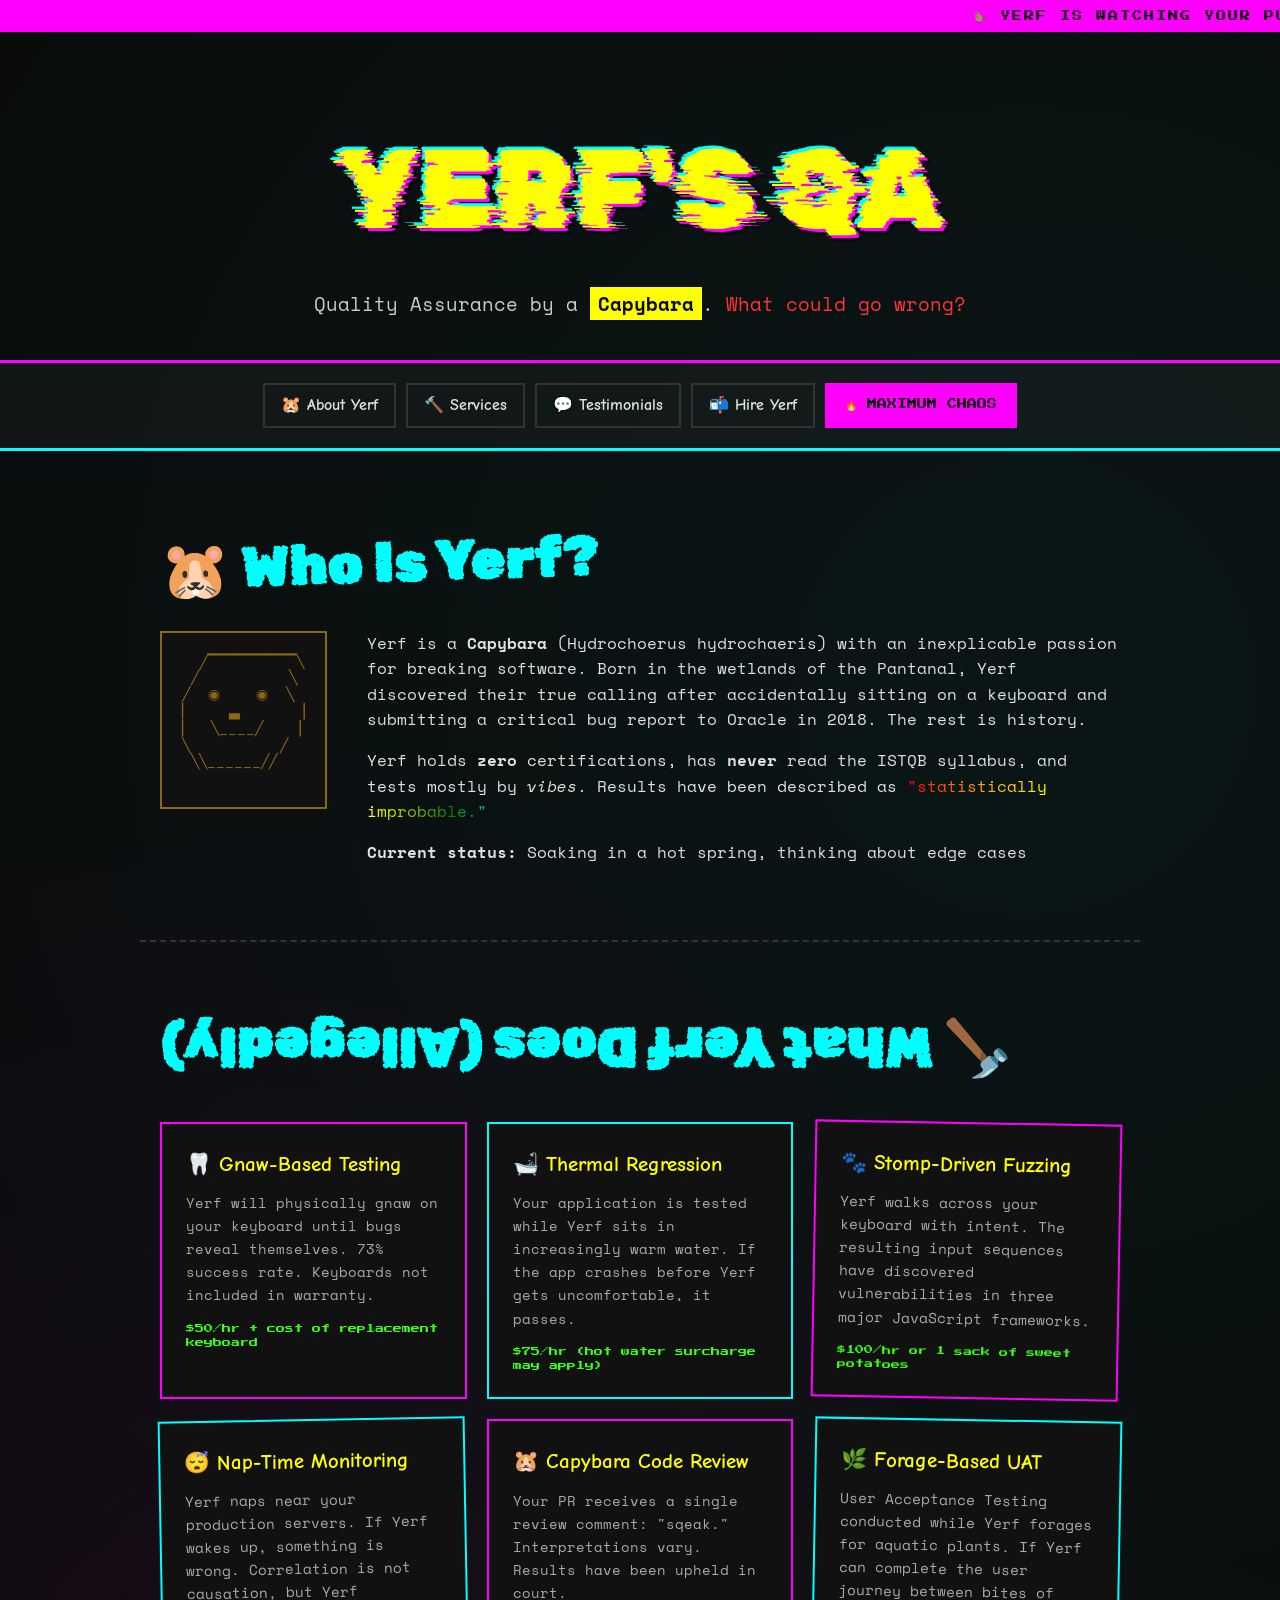
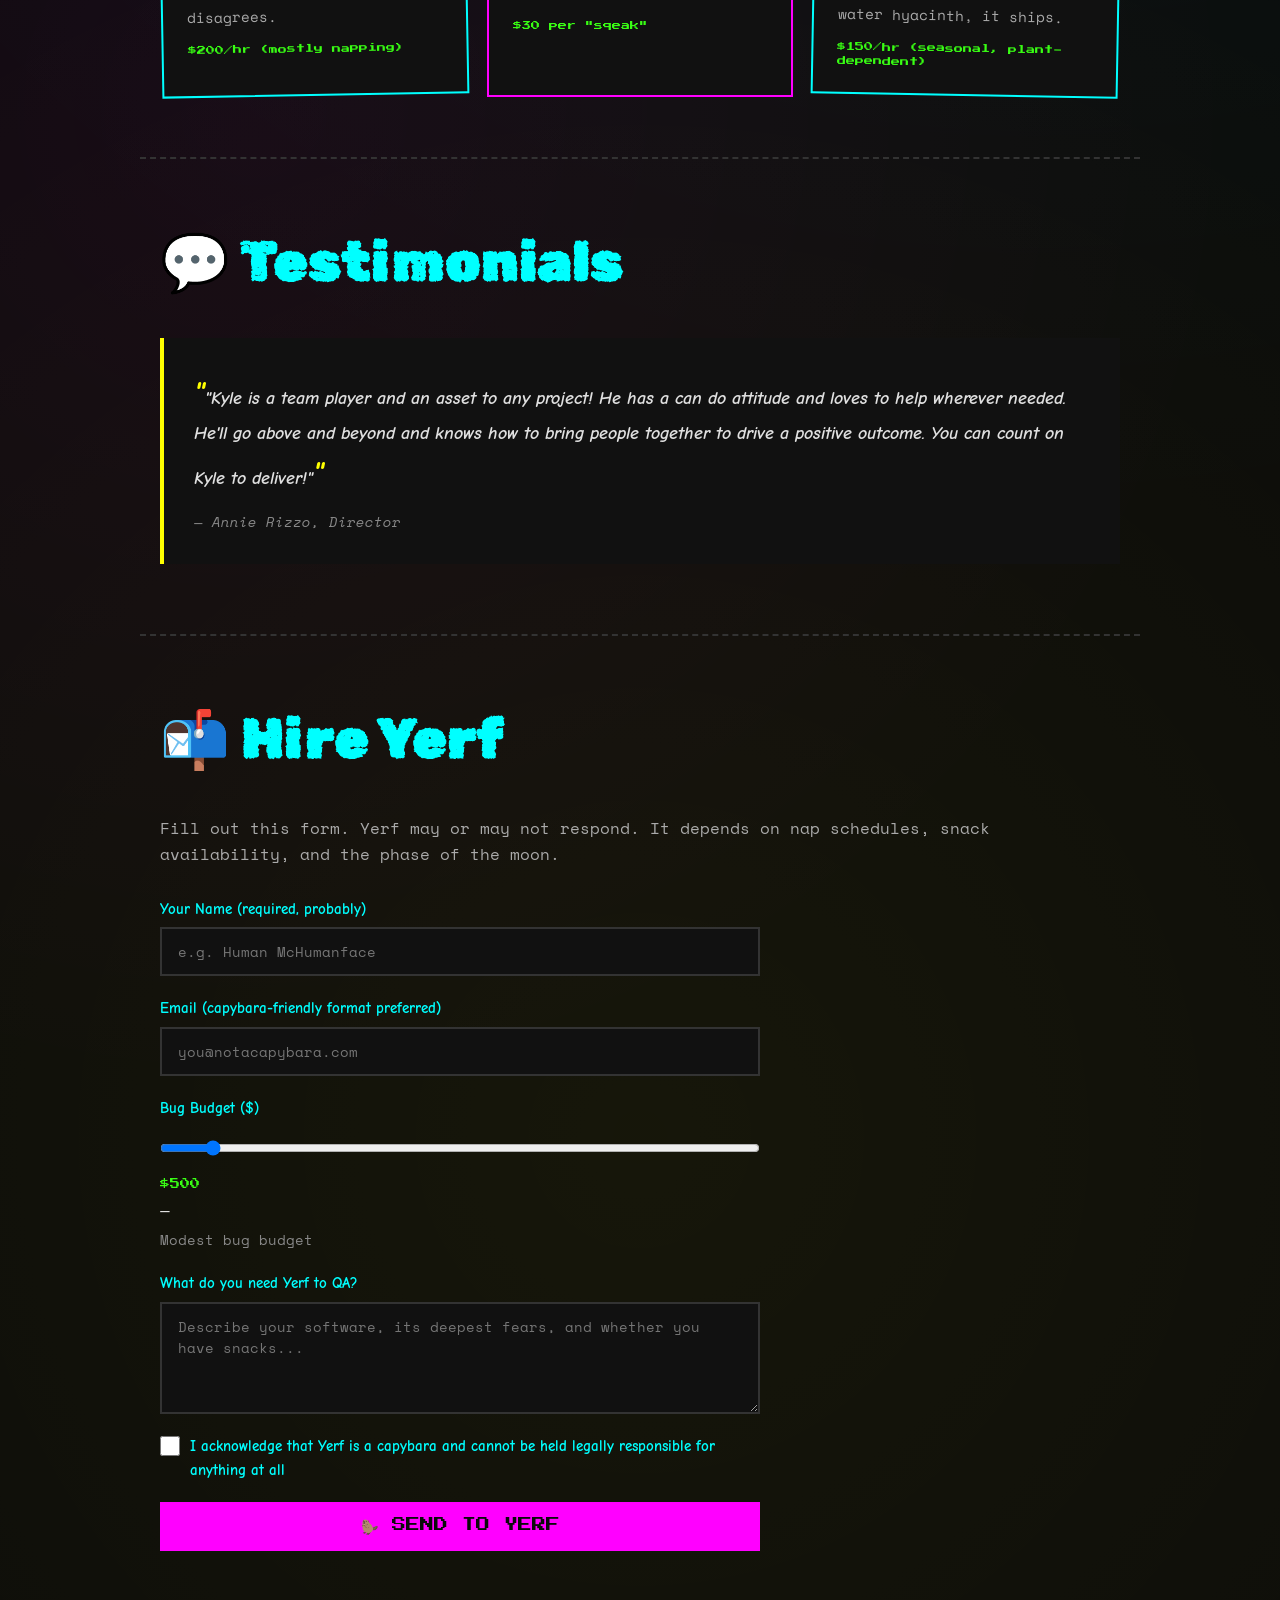
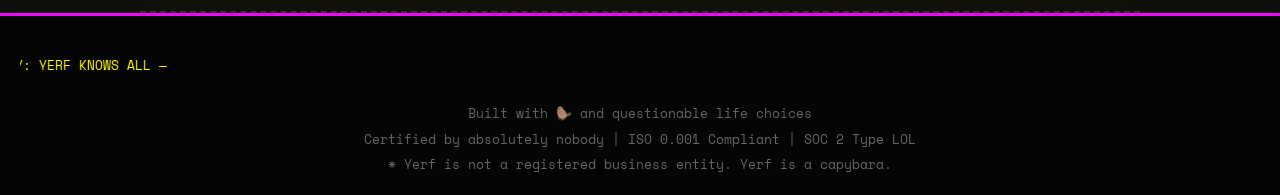
==== index.html @ f97deb53 "first commit" ====
<!DOCTYPE html>
<html lang="en">
<head>
<meta charset="UTF-8">
<meta name="viewport" content="width=device-width, initial-scale=1.0">
<title>YERF'S QA — Quality Assurance by a Capybara</title>
<link rel="stylesheet" href="style.css">
</head>
<body>

<marquee class="top-marquee" scrollamount="13">
  🦫 YERF IS WATCHING YOUR PULL REQUESTS 🦫 YERF IS WATCHING YOUR PULL REQUESTS 🦫 YERF IS WATCHING YOUR PULL REQUESTS 🦫
</marquee>

<header class="site-header">
  <div class="logo glitch" data-text="YERF'S QA">YERF'S QA</div>
  <p class="tagline">
    <span class="spin">Q</span>uality <span class="bounce">A</span>ssurance by a <span class="capy-highlight">Capybara</span>. <span class="blink">What could go wrong?</span>
  </p>
</header>

<nav class="chaos-nav">
  <a href="#about">🐹 About Yerf</a>
  <a href="#services">🔨 Services</a>
  <a href="#testimonials">💬 Testimonials</a>
  <a href="#contact">📬 Hire Yerf</a>
  <button class="chaos-btn" onclick="activateChaos()" title="Maximum Chaos">🔥 MAXIMUM CHAOS</button>
</nav>

<main>

<!-- ABOUT -->
<section id="about" class="section">
  <h2 class="section-title tilted">🐹 Who Is Yerf?</h2>
  <div class="about-content">
    <pre class="ascii-art">
  ╱▔▔▔▔▔▔▔▔╲
 ╱          ╲
╱  ◉    ◉  ╲
▏    ▃      ▕
▏  ╲____╱   ▕
╲          ╱
 ╲╲______╱╱
    </pre>
    <div class="about-text">
      <p>Yerf is a <strong>Capybara</strong> (Hydrochoerus hydrochaeris) with an inexplicable passion for <span class="glitch" data-text="breaking software">breaking software</span>. Born in the wetlands of the Pantanal, Yerf discovered their true calling after accidentally sitting on a keyboard and submitting a critical bug report to Oracle in 2018. The rest is history.</p>
      <p>Yerf holds <strong>zero</strong> certifications, has <strong>never</strong> read the ISTQB syllabus, and tests mostly by <em>vibes</em>. Results have been described as <span class="rainbow-text">"statistically improbable."</span></p>
      <p><strong>Current status:</strong> <span id="status-text">Soaking in a hot spring, thinking about edge cases</span></p>
    </div>
  </div>
</section>

<!-- SERVICES -->
<section id="services" class="section">
  <h2 class="section-title upside-down">🔨 What Yerf Does (Allegedly)</h2>
  <div class="services-grid">
    <div class="service-card">
      <h3>🦷 Gnaw-Based Testing</h3>
      <p>Yerf will physically gnaw on your keyboard until bugs reveal themselves. 73% success rate. Keyboards not included in warranty.</p>
      <span class="price">$50/hr + cost of replacement keyboard</span>
    </div>
    <div class="service-card">
      <h3>🛁 Thermal Regression</h3>
      <p>Your application is tested while Yerf sits in increasingly warm water. If the app crashes before Yerf gets uncomfortable, it passes.</p>
      <span class="price">$75/hr (hot water surcharge may apply)</span>
    </div>
    <div class="service-card">
      <h3>🐾 Stomp-Driven Fuzzing</h3>
      <p>Yerf walks across your keyboard with intent. The resulting input sequences have discovered vulnerabilities in three major JavaScript frameworks.</p>
      <span class="price">$100/hr or 1 sack of sweet potatoes</span>
    </div>
    <div class="service-card">
      <h3>😴 Nap-Time Monitoring</h3>
      <p>Yerf naps near your production servers. If Yerf wakes up, something is wrong. Correlation is not causation, but Yerf disagrees.</p>
      <span class="price">$200/hr (mostly napping)</span>
    </div>
    <div class="service-card">
      <h3>🐹 Capybara Code Review</h3>
      <p>Your PR receives a single review comment: "sqeak." Interpretations vary. Results have been upheld in court.</p>
      <span class="price">$30 per "sqeak"</span>
    </div>
    <div class="service-card">
      <h3>🌿 Forage-Based UAT</h3>
      <p>User Acceptance Testing conducted while Yerf forages for aquatic plants. If Yerf can complete the user journey between bites of water hyacinth, it ships.</p>
      <span class="price">$150/hr (seasonal, plant-dependent)</span>
    </div>
  </div>
</section>

<!-- TESTIMONIALS -->
<section id="testimonials" class="section">
  <h2 class="section-title glitch" data-text="Testimonials">💬 Testimonials</h2>
  <div class="testimonial-carousel">
    <div class="testimonial active">
      <blockquote>"Kyle is a team player and an asset to any project! He has a can do attitude and loves to help wherever needed. He'll go above and beyond and knows how to bring people together to drive a positive outcome. You can count on Kyle to deliver!"</blockquote>
      <cite>— Annie Rizzo, Director</cite>
    </div>
    <div class="testimonial">
      <blockquote>"Kyle is a team player and an asset to any project! He has a can do attitude and loves to help wherever needed. He'll go above and beyond and knows how to bring people together to drive a positive outcome. You can count on Kyle to deliver!"</blockquote>
      <cite>— Keawa Rozet, Software Engineer @ Figure</cite>
    </div>
    <div class="testimonial">
      <blockquote>"I had the absolute pleasure of working with Kyle during our time together at Figure. It's rare to come across someone as remarkably dependable and consistent in delivering quality work as Kyle. His keen eye for detail and curious nature were the perfect recipe to give us confidence that our code would be deployed having gone through rigorous testing. I am truly inspired by his work ethic and drive and I cannot wait for the day that he and I will be able to work together again in the future. Do yourself a favor and do not pass on Kyle Reynolds!"</blockquote>
      <cite>— LinkedIn Recommendation</cite>
    </div>
  </div>
</section>

<!-- CONTACT -->
<section id="contact" class="section">
  <h2 class="section-title spin-slow">📬 Hire Yerf</h2>
  <p class="contact-intro">Fill out this form. Yerf may or may not respond. It depends on nap schedules, snack availability, and the phase of the moon.</p>
  <form id="contact-form" class="contact-form" onsubmit="handleSubmit(event)">
    <div class="form-group">
      <label for="name">Your Name (required, probably)</label>
      <input type="text" id="name" name="name" placeholder="e.g. Human McHumanface" required>
    </div>
    <div class="form-group">
      <label for="email">Email (capybara-friendly format preferred)</label>
      <input type="email" id="email" name="email" placeholder="you@notacapybara.com">
    </div>
    <div class="form-group">
      <label for="bugdet">Bug Budget ($)</label>
      <input type="range" id="bugdet" name="bugdet" min="0" max="10000" value="500" oninput="updateBudget(this.value)">
      <span id="budget-display">$500</span> — <span id="budget-message">Modest bug budget</span>
    </div>
    <div class="form-group">
      <label for="message">What do you need Yerf to QA?</label>
      <textarea id="message" name="message" rows="4" placeholder="Describe your software, its deepest fears, and whether you have snacks..." required></textarea>
    </div>
    <div class="form-group checkbox-group">
      <input type="checkbox" id="terms" name="terms" required>
      <label for="terms">I acknowledge that Yerf is a capybara and cannot be held legally responsible for anything at all</label>
    </div>
    <button type="submit" class="chaos-btn big-btn">🦫 Send to Yerf</button>
  </form>
  <div id="form-response" class="form-response hidden"></div>
</section>

</main>

<footer class="site-footer">
  <marquee scrollamount="5" direction="right">
    🦫 © 2024 YERF'S QA — NO RIGHTS RESERVED — TERMS & CONDITIONS: LMAO — PRIVACY POLICY: YERF KNOWS ALL — 
  </marquee>
  <div class="footer-content">
    <p>Built with 🦫 and questionable life choices</p>
    <p>Certified by absolutely nobody | ISO 0.001 Compliant | SOC 2 Type LOL</p>
    <p class="tiny">* Yerf is not a registered business entity. Yerf is a capybara.</p>
  </div>
</footer>

<script src="script.js"></script>
</body>
</html>
---- style.css ----
@import url('https://fonts.googleapis.com/css2?family=Comic+Neue:ital,wght@0,400;0,700;1,400;1,700&family=Press+Start+2P&family=Space+Mono:ital,wght@0,400;0,700;1,400;1,700&family=Rubik+Glitch&family=Rubik+Microbe&display=swap');

:root {
  --bg: #0a0a0a;
  --fg: #e0e0e0;
  --pink: #ff00ff;
  --cyan: #00ffff;
  --yellow: #ffff00;
  --green: #39ff14;
  --red: #ff3333;
  --orange: #ff6600;
  --purple: #9d00ff;
  --capy: #8B6914;
}

* { margin: 0; padding: 0; box-sizing: border-box; }

html { scroll-behavior: smooth; }

body {
  background: var(--bg);
  color: var(--fg);
  font-family: 'Space Mono', monospace;
  line-height: 1.6;
  overflow-x: hidden;
  background-image:
    radial-gradient(circle at 20% 50%, rgba(255, 0, 255, 0.05) 0%, transparent 50%),
    radial-gradient(circle at 80% 20%, rgba(0, 255, 255, 0.05) 0%, transparent 50%),
    radial-gradient(circle at 50% 80%, rgba(255, 255, 0, 0.05) 0%, transparent 50%);
  animation: bgShift 20s linear infinite;
}

@keyframes bgShift {
  0%, 100% { background-position: 0% 0%, 100% 0%, 50% 100%; }
  25% { background-position: 50% 0%, 100% 50%, 0% 100%; }
  50% { background-position: 100% 0%, 50% 50%, 50% 0%; }
  75% { background-position: 0% 50%, 0% 100%, 100% 50%; }
}

/* MARQUEE MADNESS */
.top-marquee {
  background: var(--pink);
  color: var(--bg);
  font-family: 'Press Start 2P', monospace;
  font-size: 10px;
  padding: 8px 0;
  letter-spacing: 2px;
}

/* HEADER */
.site-header {
  text-align: center;
  padding: 60px 20px 40px;
  position: relative;
}

.logo {
  font-family: 'Rubik Glitch', cursive;
  font-size: clamp(3rem, 10vw, 7rem);
  color: var(--yellow);
  text-shadow:
    3px 3px 0 var(--pink),
    -3px -3px 0 var(--cyan),
    6px 6px 0 rgba(0,0,0,0.5);
  animation: logoPulse 2s ease-in-out infinite;
}

@keyframes logoPulse {
  0%, 100% { transform: scale(1); }
  50% { transform: scale(1.05) rotate(-1deg); }
}

.tagline {
  font-size: 1.2rem;
  margin-top: 10px;
  color: #ccc;
}

.tagline .spin {
  display: inline-block;
  animation: spin 3s linear infinite;
}
.tagline .bounce {
  display: inline-block;
  animation: bounce 1s ease-in-out infinite;
}
.tagline .blink {
  animation: blink 1s step-end infinite;
  color: var(--red);
}
.capy-highlight {
  background: var(--yellow);
  color: var(--bg);
  padding: 2px 8px;
  font-weight: bold;
}

@keyframes spin { 100% { transform: rotate(360deg); } }
@keyframes bounce { 0%, 100% { transform: translateY(0); } 50% { transform: translateY(-10px); } }
@keyframes blink { 50% { opacity: 0; } }

/* GLITCH EFFECT */
.glitch {
  position: relative;
}
.glitch::before,
.glitch::after {
  content: attr(data-text);
  position: absolute;
  top: 0;
  left: 0;
  width: 100%;
  height: 100%;
}
.glitch::before {
  left: 2px;
  text-shadow: -2px 0 var(--pink);
  animation: glitch-1 2s infinite linear alternate-reverse;
  clip: rect(0, 900px, 0, 0);
}
.glitch::after {
  left: -2px;
  text-shadow: -2px 0 var(--cyan);
  animation: glitch-2 3s infinite linear alternate-reverse;
  clip: rect(0, 900px, 0, 0);
}
@keyframes glitch-1 {
  0% { clip: rect(20px, 9999px, 76px, 0); }
  20% { clip: rect(12px, 9999px, 54px, 0); }
  40% { clip: rect(85px, 9999px, 32px, 0); }
  60% { clip: rect(44px, 9999px, 98px, 0); }
  80% { clip: rect(67px, 9999px, 15px, 0); }
  100% { clip: rect(33px, 9999px, 71px, 0); }
}
@keyframes glitch-2 {
  0% { clip: rect(45px, 9999px, 22px, 0); }
  20% { clip: rect(78px, 9999px, 11px, 0); }
  40% { clip: rect(15px, 9999px, 88px, 0); }
  60% { clip: rect(53px, 9999px, 37px, 0); }
  80% { clip: rect(91px, 9999px, 44px, 0); }
  100% { clip: rect(28px, 9999px, 63px, 0); }
}

/* NAV */
.chaos-nav {
  display: flex;
  flex-wrap: wrap;
  justify-content: center;
  gap: 10px;
  padding: 20px;
  border-top: 3px solid var(--pink);
  border-bottom: 3px solid var(--cyan);
  background: rgba(255,255,255,0.03);
}

.chaos-nav a {
  color: var(--fg);
  text-decoration: none;
  padding: 8px 16px;
  border: 2px solid #333;
  font-family: 'Comic Neue', cursive;
  font-weight: 700;
  font-size: 1rem;
  transition: all 0.2s;
}
.chaos-nav a:hover {
  border-color: var(--yellow);
  background: var(--yellow);
  color: var(--bg);
  transform: rotate(-2deg) scale(1.1);
}

.chaos-btn {
  background: var(--pink);
  color: var(--bg);
  border: none;
  padding: 10px 20px;
  font-family: 'Press Start 2P', monospace;
  font-size: 10px;
  cursor: pointer;
  transition: all 0.1s;
  text-transform: uppercase;
}
.chaos-btn:hover {
  background: var(--yellow);
  transform: scale(1.2) rotate(3deg);
  box-shadow: 0 0 30px var(--yellow);
}
.chaos-btn:active {
  transform: scale(0.9) rotate(-5deg);
}

.big-btn {
  font-size: 14px;
  padding: 16px 32px;
}

/* SECTIONS */
.section {
  padding: 60px 20px;
  max-width: 1000px;
  margin: 0 auto;
  border-bottom: 2px dashed #333;
}

.section-title {
  font-family: 'Rubik Microbe', cursive;
  font-size: clamp(2rem, 6vw, 3.5rem);
  margin-bottom: 30px;
  color: var(--cyan);
}

.section-title.tilted { transform: rotate(-2deg); }
.section-title.upside-down { transform: rotate(180deg); display: inline-block; }
.section-title.shake { animation: shake 0.5s ease-in-out infinite; }
.section-title.spin-slow { animation: spin 10s linear infinite; display: inline-block; }

@keyframes shake {
  0%, 100% { transform: translateX(0); }
  25% { transform: translateX(-5px) rotate(-1deg); }
  75% { transform: translateX(5px) rotate(1deg); }
}

/* ABOUT */
.about-content {
  display: flex;
  gap: 40px;
  align-items: flex-start;
  flex-wrap: wrap;
}

.ascii-art {
  font-size: 14px;
  line-height: 1.2;
  color: var(--capy);
  background: #111;
  padding: 20px;
  border: 2px solid var(--capy);
  white-space: pre;
  font-family: 'Space Mono', monospace;
}

.about-text {
  flex: 1;
  min-width: 280px;
}
.about-text p {
  margin-bottom: 15px;
}

.rainbow-text {
  background: linear-gradient(90deg, red, orange, yellow, green, cyan, blue, violet, red);
  background-size: 200% 100%;
  -webkit-background-clip: text;
  -webkit-text-fill-color: transparent;
  background-clip: text;
  animation: rainbow 3s linear infinite;
}

@keyframes rainbow { 100% { background-position: -200% 0; } }

/* SERVICES */
.services-grid {
  display: grid;
  grid-template-columns: repeat(auto-fill, minmax(280px, 1fr));
  gap: 20px;
}

.service-card {
  background: #111;
  border: 2px solid #333;
  padding: 24px;
  transition: all 0.2s;
  position: relative;
  overflow: hidden;
}
.service-card:nth-child(odd) { border-color: var(--pink); }
.service-card:nth-child(even) { border-color: var(--cyan); }
.service-card:nth-child(3n) { transform: rotate(1deg); }
.service-card:nth-child(4n) { transform: rotate(-1deg); }

.service-card:hover {
  transform: scale(1.05) rotate(0deg) !important;
  border-color: var(--yellow);
  box-shadow:
    5px 5px 0 var(--pink),
    -5px -5px 0 var(--cyan);
}

.service-card::before {
  content: '';
  position: absolute;
  top: -50%;
  left: -50%;
  width: 200%;
  height: 200%;
  background: conic-gradient(var(--pink), var(--cyan), var(--yellow), var(--pink));
  animation: rotate 4s linear infinite;
  opacity: 0;
  transition: opacity 0.3s;
  z-index: -1;
}
.service-card:hover::before {
  opacity: 0.1;
}

@keyframes rotate { 100% { transform: rotate(360deg); } }

.service-card h3 {
  font-family: 'Comic Neue', cursive;
  font-size: 1.3rem;
  margin-bottom: 10px;
  color: var(--yellow);
}
.service-card p {
  font-size: 0.9rem;
  margin-bottom: 15px;
  color: #aaa;
}
.price {
  font-family: 'Press Start 2P', monospace;
  font-size: 9px;
  color: var(--green);
  display: block;
}

/* TESTIMONIALS */
.testimonial-carousel {
  position: relative;
  min-height: 150px;
}

.testimonial {
  display: none;
  padding: 30px;
  background: #111;
  border-left: 4px solid var(--yellow);
  margin-bottom: 10px;
}

.testimonial.active {
  display: block;
  animation: fadeIn 0.5s ease;
}

@keyframes fadeIn {
  from { opacity: 0; transform: translateY(10px); }
  to { opacity: 1; transform: translateY(0); }
}

.testimonial blockquote {
  font-size: 1.1rem;
  font-style: italic;
  margin-bottom: 10px;
  font-family: 'Comic Neue', cursive;
  font-weight: 700;
}
.testimonial blockquote::before { content: '"'; color: var(--yellow); font-size: 2rem; }
.testimonial blockquote::after { content: '"'; color: var(--yellow); font-size: 2rem; }

.testimonial cite {
  color: #888;
  font-size: 0.85rem;
}

/* CONTACT */
.contact-intro {
  margin-bottom: 30px;
  color: #aaa;
}

.contact-form {
  display: grid;
  gap: 20px;
  max-width: 600px;
}

.form-group {
  display: flex;
  flex-direction: column;
  gap: 6px;
}

.form-group label {
  font-family: 'Comic Neue', cursive;
  font-weight: 700;
  color: var(--cyan);
  font-size: 0.95rem;
}

.form-group input,
.form-group textarea {
  background: #111;
  border: 2px solid #333;
  color: var(--fg);
  padding: 12px 16px;
  font-family: 'Space Mono', monospace;
  font-size: 0.9rem;
  transition: border-color 0.2s;
}
.form-group input:focus,
.form-group textarea:focus {
  outline: none;
  border-color: var(--yellow);
}

.checkbox-group {
  flex-direction: row;
  align-items: flex-start;
  gap: 10px;
}
.checkbox-group input[type="checkbox"] {
  width: 20px;
  height: 20px;
  accent-color: var(--pink);
  flex-shrink: 0;
  margin-top: 2px;
}

#budget-display {
  font-family: 'Press Start 2P', monospace;
  font-size: 10px;
  color: var(--green);
}
#budget-message {
  font-size: 0.85rem;
  color: #888;
}

.form-response {
  margin-top: 20px;
  padding: 20px;
  border: 2px solid var(--green);
  background: rgba(57, 255, 20, 0.05);
  font-family: 'Comic Neue', cursive;
  font-weight: 700;
}

.form-response.hidden { display: none; }

/* FOOTER */
.site-footer {
  text-align: center;
  padding: 40px 20px;
  background: #050505;
  border-top: 3px solid var(--pink);
}

.site-footer marquee {
  margin-bottom: 20px;
  font-family: 'Space Mono', monospace;
  font-size: 0.8rem;
  color: var(--yellow);
}

.footer-content p {
  margin-bottom: 5px;
  font-size: 0.8rem;
  color: #666;
}
.tiny {
  font-size: 0.65rem;
  color: #444;
}

/* CHAOS OVERLAY */
.chaos-overlay {
  position: fixed;
  top: 0; left: 0; width: 100%; height: 100%;
  pointer-events: none;
  z-index: 9999;
}
.chaos-particle {
  position: absolute;
  font-size: 2rem;
  animation: fall linear forwards;
}
@keyframes fall {
  0% { transform: translateY(-100px) rotate(0deg); opacity: 1; }
  100% { transform: translateY(110vh) rotate(720deg); opacity: 0; }
}

/* RESPONSIVE */
@media (max-width: 768px) {
  .about-content { flex-direction: column; align-items: center; }
  .ascii-art { font-size: 10px; }
  .chaos-nav a { font-size: 0.85rem; padding: 6px 12px; }
  .services-grid { grid-template-columns: 1fr; }
  .section { padding: 40px 15px; }
}

@media (max-width: 400px) {
  .logo { font-size: 2.5rem; }
  .tagline { font-size: 0.95rem; }
  .section-title { font-size: 1.5rem; }
}
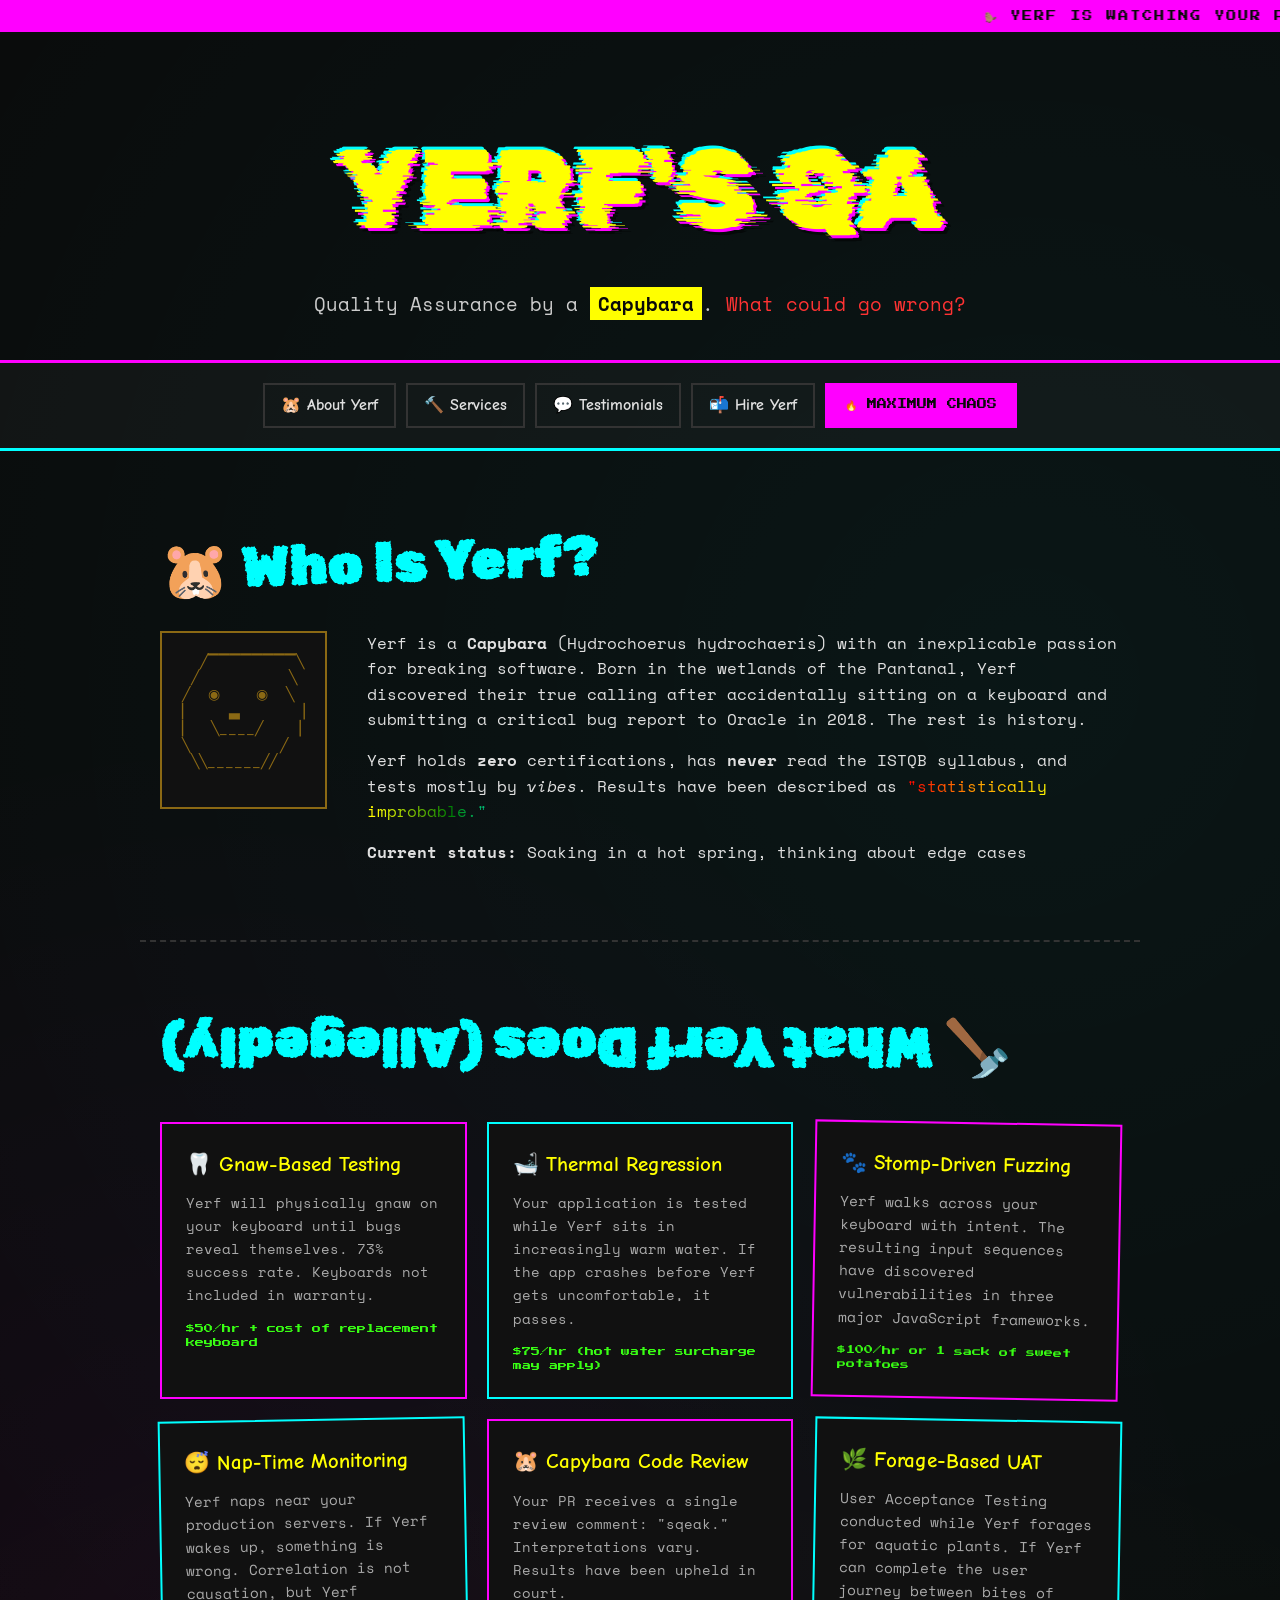
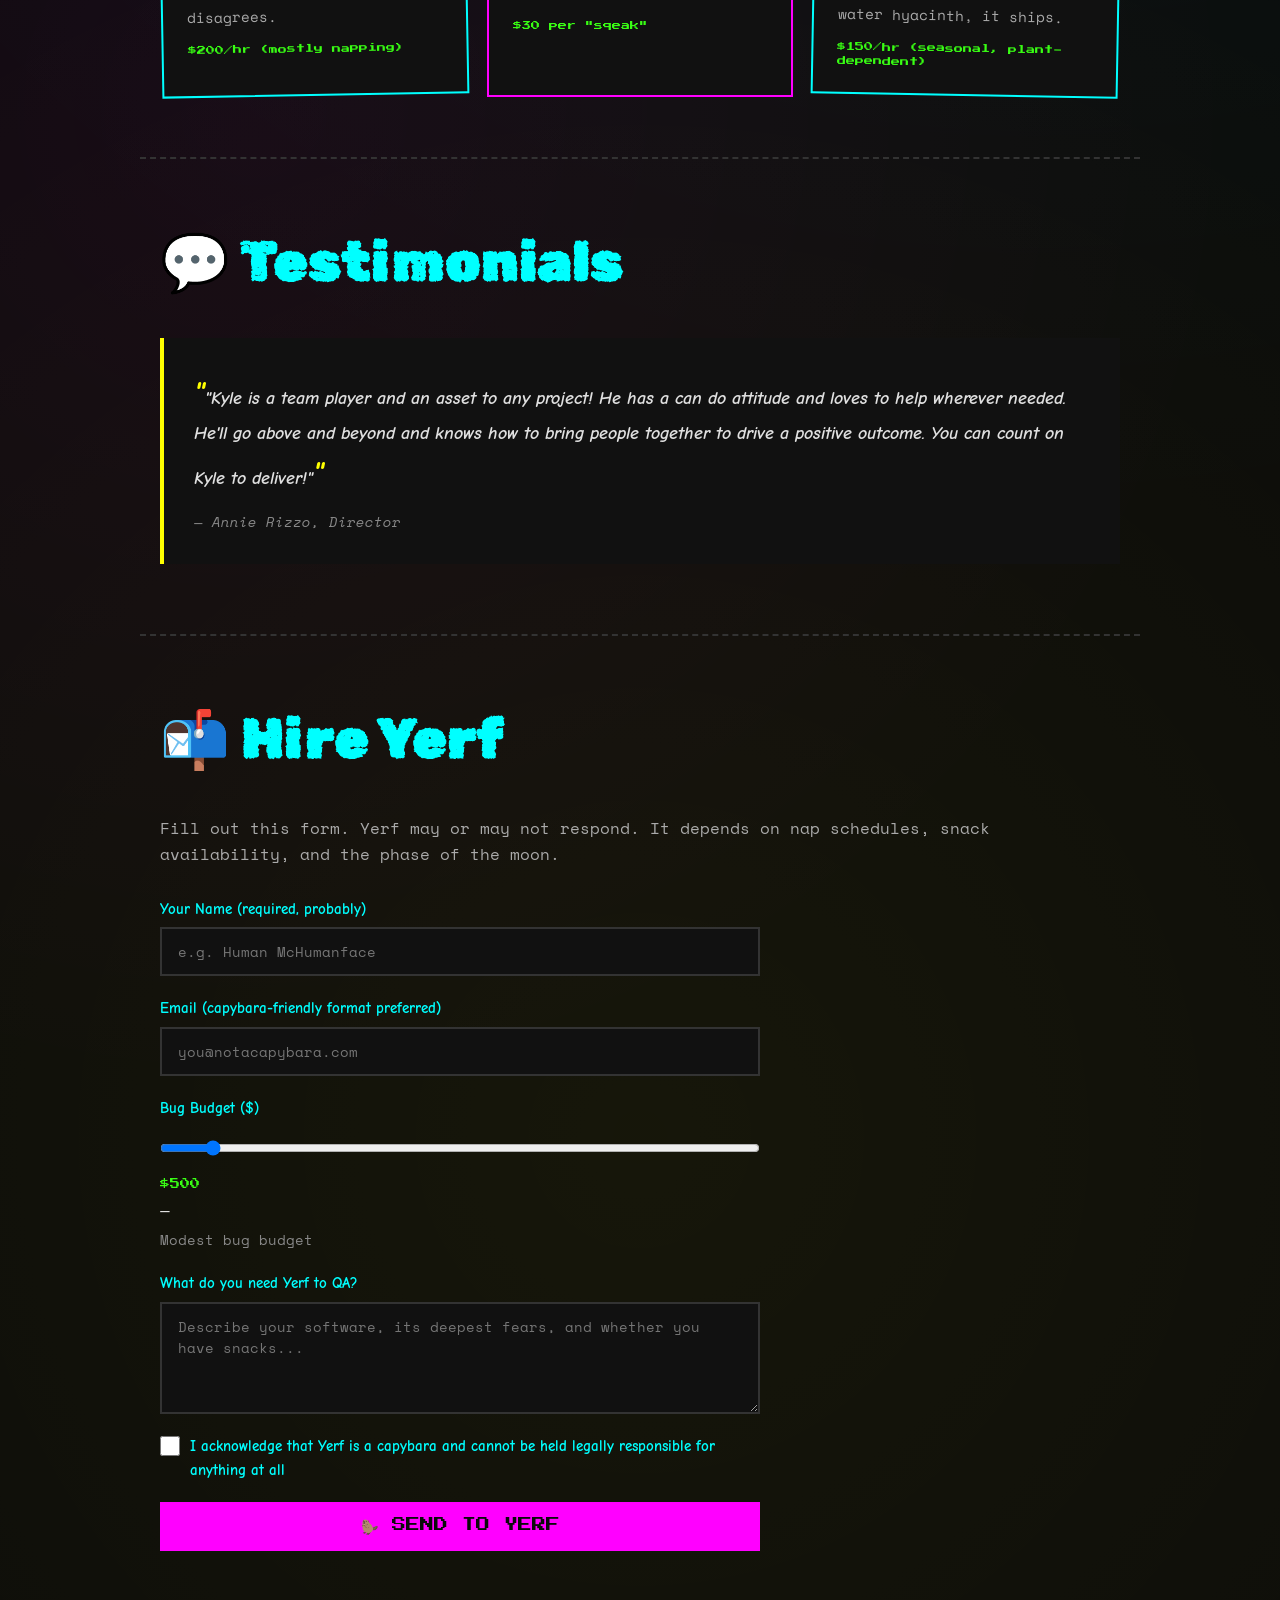
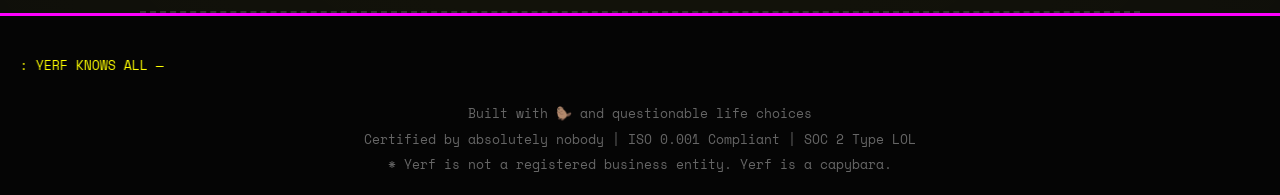
==== commit 9911013a: "make email live" ====
--- a/index.html
+++ b/index.html
@@ -110,7 +110,7 @@
 <section id="contact" class="section">
   <h2 class="section-title spin-slow">📬 Hire Yerf</h2>
   <p class="contact-intro">Fill out this form. Yerf may or may not respond. It depends on nap schedules, snack availability, and the phase of the moon.</p>
-  <form id="contact-form" class="contact-form" onsubmit="handleSubmit(event)">
+  <form id="contact-form" class="contact-form" action="https://formspree.io/f/xyyrzdon" method="POST">
     <div class="form-group">
       <label for="name">Your Name (required, probably)</label>
       <input type="text" id="name" name="name" placeholder="e.g. Human McHumanface" required>
--- a/style.css
+++ b/style.css
@@ -438,6 +438,11 @@
 
 .form-response.hidden { display: none; }
 
+.form-response.error {
+  border-color: var(--pink);
+  background: rgba(255, 0, 255, 0.05);
+}
+
 /* FOOTER */
 .site-footer {
   text-align: center;
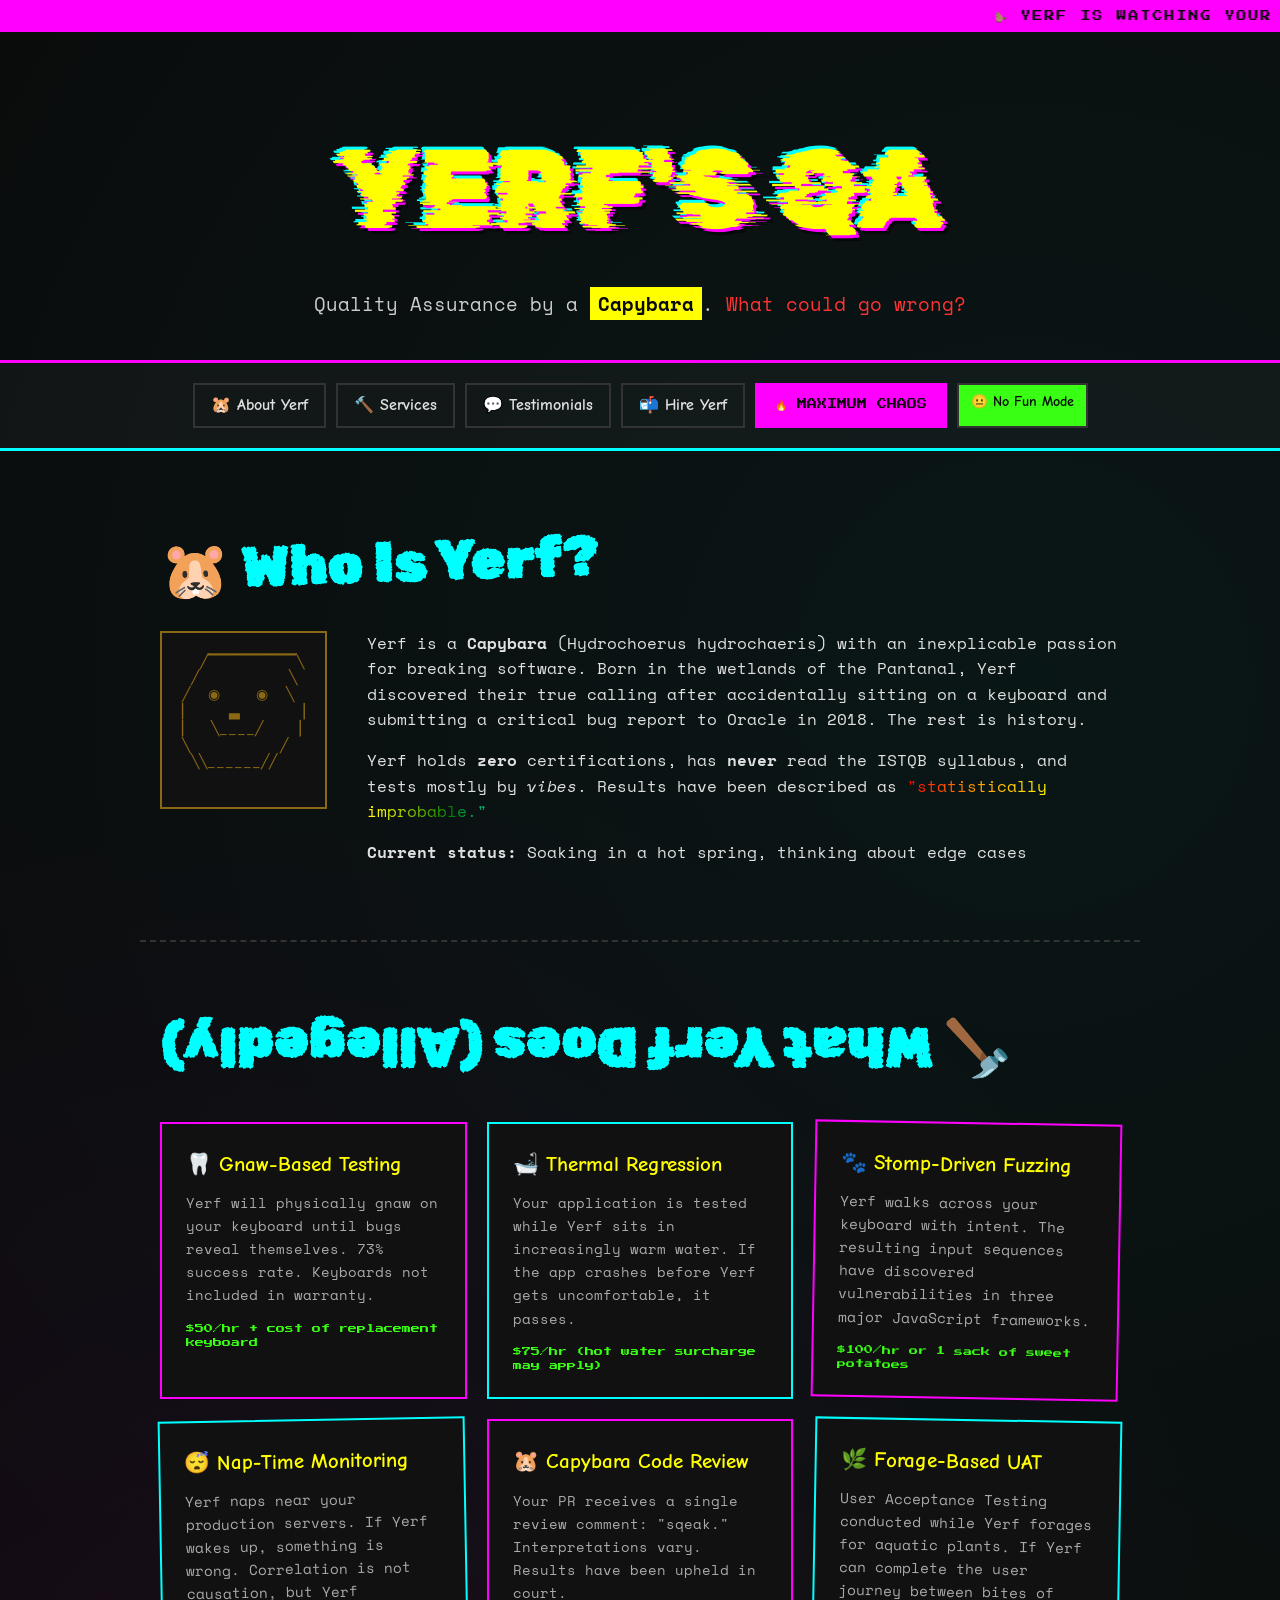
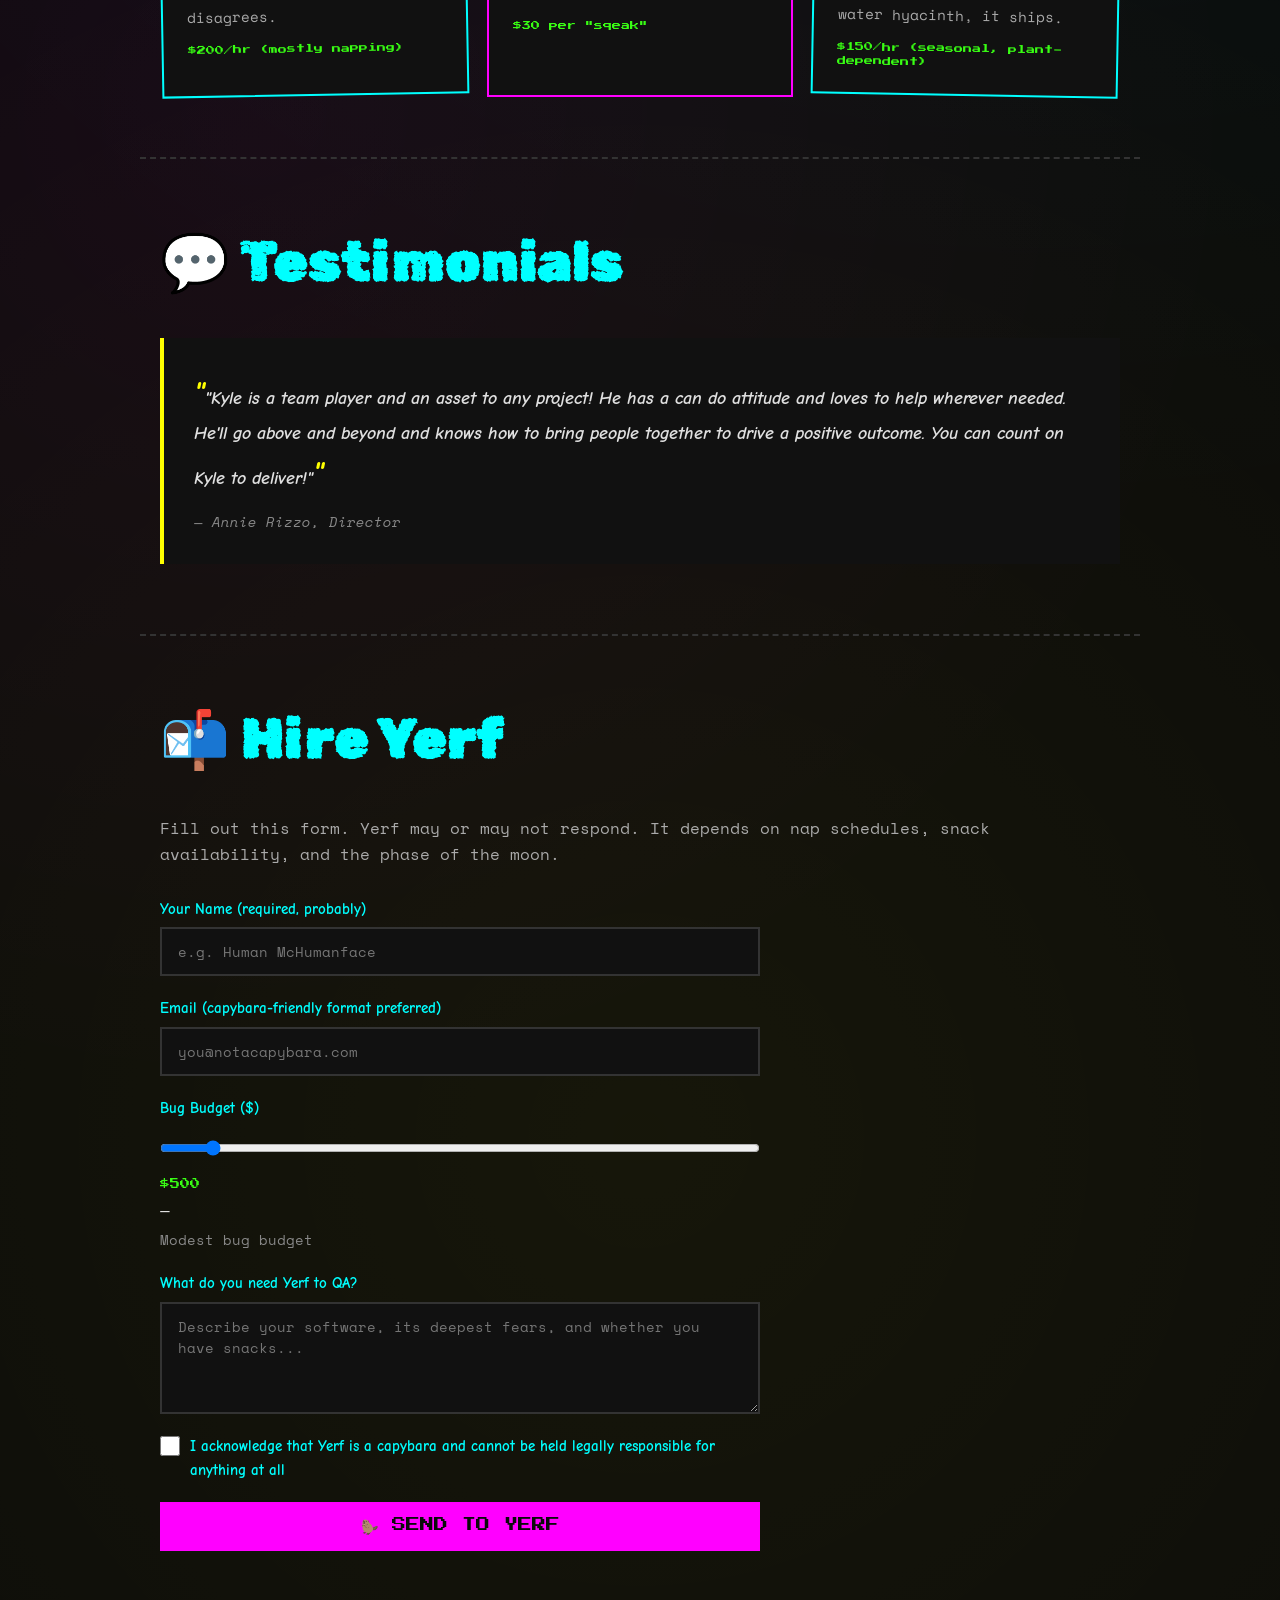
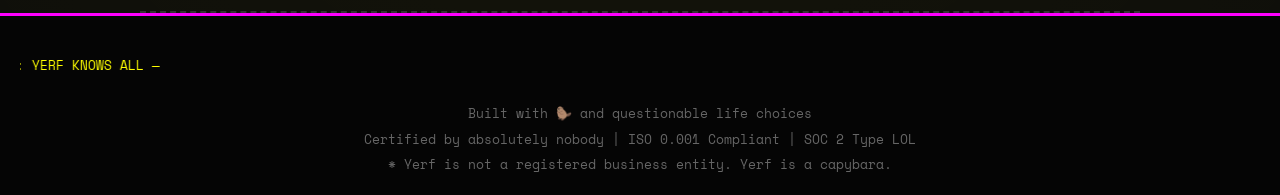
==== commit 5f28d6b0: "added serious mode" ====
--- a/index.html
+++ b/index.html
@@ -25,6 +25,8 @@
   <a href="#testimonials">💬 Testimonials</a>
   <a href="#contact">📬 Hire Yerf</a>
   <button class="chaos-btn" onclick="activateChaos()" title="Maximum Chaos">🔥 MAXIMUM CHAOS</button>
+  <a href="/pro/" class="chaos-btn mode-toggle" title="Switch to professional mode" style="font-size:0.85rem;padding:6px 12px;">😐 No Fun Mode</a>
+
 </nav>
 
 <main>
--- a/style.css
+++ b/style.css
@@ -188,6 +188,18 @@
 }
 .chaos-btn:active {
   transform: scale(0.9) rotate(-5deg);
+}
+
+.mode-toggle {
+  color: var(--bg) !important;
+  text-decoration: none !important;
+  font-family: 'Comic Neue', cursive !important;
+  font-weight: 700 !important;
+  text-transform: none !important;
+  background: var(--green) !important;
+}
+.mode-toggle:hover {
+  background: var(--yellow) !important;
 }
 
 .big-btn {
